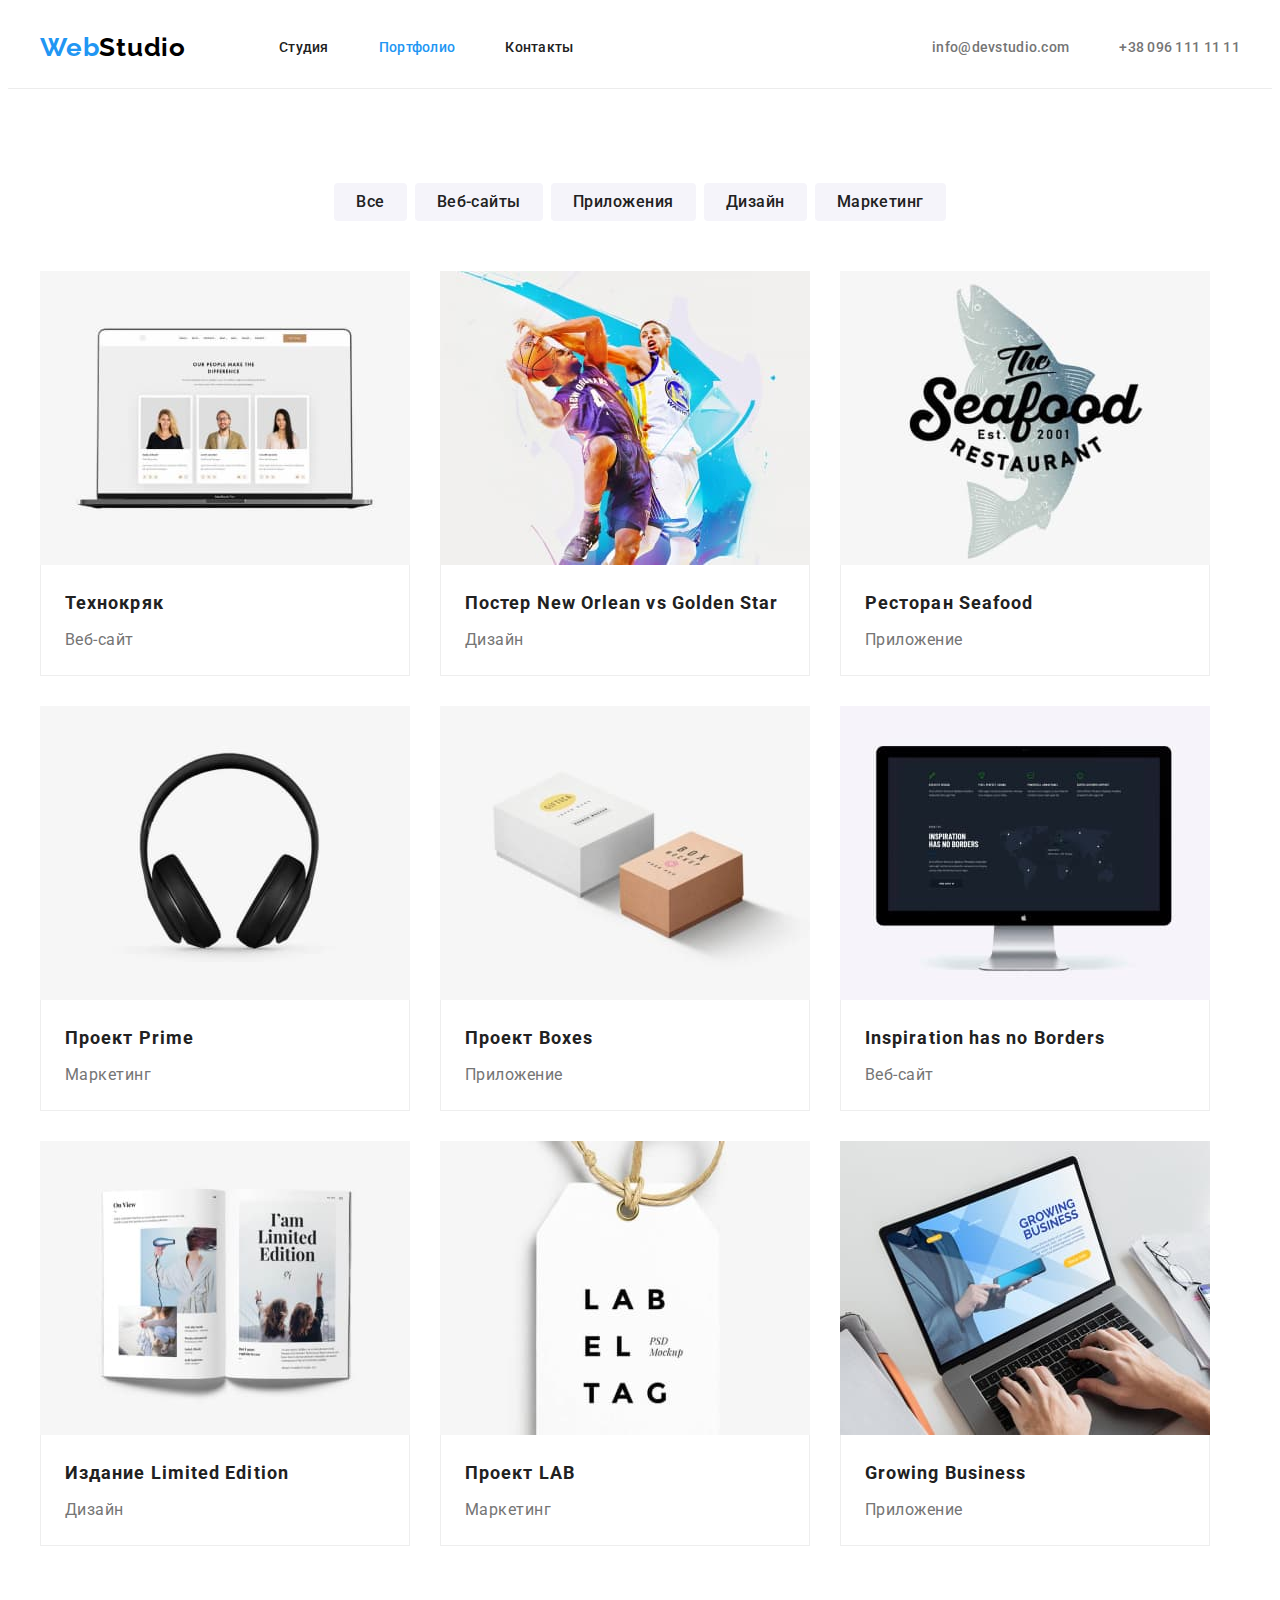
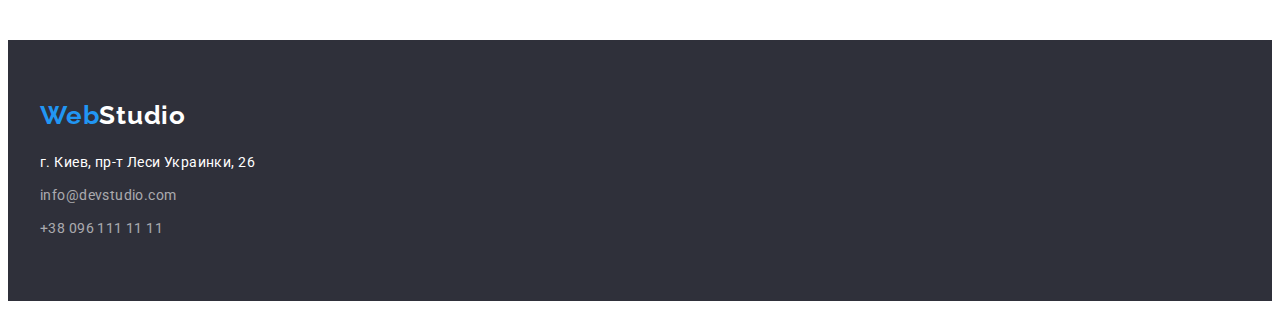
==== portfolio.html @ 3a946d45 "v1" ====
<!DOCTYPE html>
<html lang="ru">
  <head>
    <meta charset="UTF-8" />
    <meta http-equiv="X-UA-Compatible" content="IE=edge" />
    <meta name="viewport" content="width=device-width, initial-scale=1.0" />
    <title>Портфолио</title>
    <!--Projeck fonts-->
    <link rel="preconnect" href="https://fonts.googleapis.com" />
    <link rel="preconnect" href="https://fonts.gstatic.com" crossorigin />
    <link
      href="https://fonts.googleapis.com/css2?family=Raleway:wght@700&family=Roboto:wght@400;500;700;900&display=swap"
      rel="stylesheet"
    />

  <!--Normalize-->
  <link rel="stylesheet" href="https://cdnjs.cloudflare.com/ajax/libs/modern-normalize/1.1.0/modern-normalize.min.css"
    integrity="sha512-wpPYUAdjBVSE4KJnH1VR1HeZfpl1ub8YT/NKx4PuQ5NmX2tKuGu6U/JRp5y+Y8XG2tV+wKQpNHVUX03MfMFn9Q=="
    crossorigin="anonymous" referrerpolicy="no-referrer" />
 
    <!--Castom styles-->
    <link rel="stylesheet" href="./css/styles.css" />



    <title>Портфолио</title>
  </head>
  <body>
    <!--Шапка-->
        <header>
          <div class="container header-container">
        
            <a class="link logo" href="./index.html">Web<span class="logo-black">Studio</span>
            </a>
            <!--Навигация-->
            <nav>
              <ul class="list nav">
                <li class="nav-item">
                  <a class="link navigation-link" href="./index.html">Студия</a>
                </li>
                <li class="nav-item">
                  <a class="link navigation-activ" href="./portfolio.html">Портфолио</a>
                </li>
                <li class="nav-item">
                  <a class="link navigation-link" href="#">Контакты</a>
                </li>
              </ul>
            </nav>
        
        
            <!--Контакты-->
            <ul class="list contakts">
              <li class="contakts-item">
                <a class="link contakts-link" href="mailto:info@devstudio.com">info@devstudio.com</a>
              </li>
              <licontakts-item>
                <a class="link contakts-link" href="tel:+380961111111">+38 096 111 11 11</a>
                </li>
            </ul>
          </div>
        </header>
    <!--Контент-->
    <main>
      <section class="portfolio">
        <!--Фильтри-->
        <div class="container">
          <ul class="list filter-list">
            <li class="filter-item">
              <button class="filter-btn" type="button">Все</button>
            </li>
            <li class="filter-item"
            ><button class="filter-btn" type="button">Веб-сайты</button>
          </li>
            <li class="filter-item">
              <button class="filter-btn" type="button">Приложения</button>
            </li>
            <li class="filter-item">
              <button class="filter-btn" type="button">Дизайн</button>
            </li>
            <li class="filter-item">
              <button class="filter-btn" type="button">Маркетинг</button>
            </li>
          </ul>
          <!--Страници-->
          <ul class="list page-list">
            <li class="page-item">
              <img src="./images/portfolio/technokryak.jpg" alt="" width="370" />
              <div class="page-name">
                <h3 class="page">Технокряк</h3>
                <p class="filter-page">Веб-сайт</p>
              </div>
              
            </li>
            <li class="page-item">
              <img src="./images/portfolio/basketball.jpg" alt="" width="370" />
              <div class="page-name">
                <h3 class="page">Постер <span lang="en">New Orlean vs Golden Star</span></h3>
                <p class="filter-page">Дизайн</p>
              </div>
              
            </li>
            <li class="page-item">
              <img src="./images/portfolio/seafod.jpg" alt="" width="370" />
              <div class="page-name">
                <h3 class="page">Ресторан <span lang="en">Seafood</span></h3>
                <p class="filter-page">Приложение</p>
              </div>
              
            </li>
            <li class="page-item">
              <img src="./images/portfolio/project_priime.jpg" alt="" width="370" />
              <div class="page-name">
                <h3 class="page">Проект <span lang="en">Prime</span></h3>
                <p class="filter-page">Маркетинг</p>
              </div>
              
            </li>
            <li class="page-item">
              <img src="./images/portfolio/project_boxes.jpg" alt="" width="370" />
              <div class="page-name">
                <h3 class="page">Проект <span lang="en">Boxes</span></h3>
                <p class="filter-page">Приложение</p>
              </div>
              
            </li>
            <li class="page-item">
              <img src="./images/portfolio/inspiration.jpg" alt="" width="370" />
              <div class="page-name">
                <h3 class="page" lang="en">Inspiration has no Borders</h3>
                <p class="filter-page">Веб-сайт</p>
              </div>
              
            </li>
            <li class="page-item">
              <img src="./images/portfolio/limited_edition.jpg" alt="" width="370" />
              <div class="page-name">
                <h3 class="page">Издание <span lang="en">Limited Edition</span></h3>
                <p class="filter-page">Дизайн</p>
              </div>
              
            </li>
            <li class="page-item">
              <img src="./images/portfolio/lab_el_tag.jpg" alt="" width="370" />
              <div class="page-name">
                <h3 class="page">Проект <span lang="en">LAB</span></h3>
                <p class="filter-page">Маркетинг</p>
              </div>
              
            </li>
            <li class="page-item">
              <img src="./images/portfolio/growing_business.jpg" alt="" width="370" />
              <div class="page-name">
                <h3 class="page" lang="en">Growing Business</h3>
                <p class="filter-page">Приложение</p>
              </div>
              
            </li>
          </ul>
        </div> 
      </section>
    </main>
    <!--Подвал-->
      <footer class="footer">
        <div class="container footer-cont">
          <a class="link logo-footer" href="./index.html">Web<span class="logo-white">Studio</span>
          </a>
          <address class="address">
            <p class="location">г. Киев, пр-т Леси Украинки, 26</p>
            <ul class="list">
              <li class="address-item">
                <a class="link email" href="mailto:info@devstudio.com">info@devstudio.com</a>
              </li>
              <li class="address-item">
                <a class="link phone" href="tel:+380961111111">+38 096 111 11 11</a>
              </li>
            </ul>
          </address>
        </div>
      </footer>
  </body>
</html>
---- css/styles.css ----
:root {
  --main-font: "Roboto", sans-serif;
  --secondary-font: "Raleway", sans-serif;

  /* text colors */
  --text-cl: #212121;
  --accent-cl: #2196f3;
  --main-txt-cl: #757575;
  --secondary-txt-cl: #ffffff;

  /* bacground colors */
  --header-bg-cl: #ffffff;
  --main-bg-cl: #e5e5e5;
  --secondary-bg-cl: #f7f7f7;
  --dark-bg-cl: #2f303a;
  --btn-bg-cl: #2196f3;
  --btn-bg-accent: #188ce8;
}

body {
  font-family: var(--main-font);
  font-size: 14px;
  line-height: 1.86;
  letter-spacing: 0.02em;
  color: var(--main-txt-cl);
}

h1,
h2,
h3,
h4,
h5,
h6,
p {
  margin: 0;
}

img {
  display: block;
}

.container {
  width: 1200px;
  padding-left: 15px;
  padding-right: 15px;
  margin-left: auto;
  margin-right: auto;
}

.link:hover,
.link:focus {
  color: var(--accent-cl);
}

.link {
  text-decoration: none;
  color: currentColor;
}

.list {
  padding: 0;
  margin: 0;

  list-style: none;
}

/*Шапка*/

header {
  background-color: var(--header-bg-cl);
  border-bottom: 1px solid #ececec;
}

.header-container {
  display: flex;
  align-items: center;
}

/*Логотип*/
.logo {
  margin-right: 93px;
  padding-top: 24px;
  padding-bottom: 25px;

  font-family: "Raleway";
  font-weight: 700;
  font-size: 26px;
  line-height: 1.19;
  letter-spacing: 0.03em;
  color: #2196f3;
}

.logo-black {
  color: #000000;
}

/*Навигация*/

.nav {
  display: flex;
  align-items: center;
}

.nav-item {
  margin-right: 50px;
}

.nav-item:last-child {
  margin-right: 0;
}

.contakts-link,
.navigation-link {
  display: block;
  padding-top: 32px;
  padding-bottom: 32px;

  font-weight: 500;
  line-height: 1.14;
  color: var(--text-cl);
}

.navigation-activ {
  display: block;
  padding-top: 32px;
  padding-bottom: 32px;

  font-weight: 500;
  line-height: 1.14;
  color: var(--accent-cl);
}

/*Контакты*/

.contakts {
  display: flex;
  margin-left: auto;
}

.contakts-item {
  margin-right: 50px;
}

.contakts-item:last-child {
  margin-right: 0;
}

.contakts-link {
  font-weight: 500;
  line-height: 1.14;
  color: var(--main-txt-cl);
}

.contakts-link:hover {
  color: var(--accent-cl);
}

/*Герой*/

.hero {
  padding-top: 200px;
  padding-bottom: 200px;
  background-color: var(--dark-bg-cl);
  text-align: center;
}

.hero-title {
  width: 696px;
  margin-bottom: 30px;
  margin-right: auto;
  margin-left: auto;

  font-weight: 900;
  font-size: 44px;
  line-height: 1.36;
  text-align: center;
  letter-spacing: 0.06em;
  text-transform: uppercase;
  color: var(--secondary-txt-cl);
}

.btn {
  padding: 10px 32px;
  cursor: pointer;
  font-family: inherit;
  font-weight: 700;
  font-size: 16px;
  line-height: 1.88;
  letter-spacing: 0.06em;
  color: var(--secondary-txt-cl);
  background: var(--btn-bg-cl);
  box-shadow: 0px 4px 4px rgba(0, 0, 0, 0.15);
  border-radius: 4px;
}

.btn:hover,
.btn:focus {
  background: var(--btn-bg-accent);
}

/*Преимущества*/

.benefits-section {
  padding-top: 94px;
  padding-bottom: 94px;
}

.benefits-section-title {
  display: none;
}

.benefits-list {
  display: flex;
}

.benefits-item {
  width: 270px;
  margin-right: 30px;
}

.benefits-item:last-child {
  margin-right: 0;
}

.section-title {
  text-align: center;
  margin-bottom: 50px;
  font-weight: 700;
  font-size: 36px;
  line-height: 1.17;
  letter-spacing: 0.03em;
  color: var(--text-cl);
}

.subtitle {
  margin-bottom: 10px;
  font-weight: 700;
  font-size: 14px;
  line-height: 1.14;
  letter-spacing: 0.03em;
  text-transform: uppercase;
  color: var(--text-cl);
}

.text {
  font-size: 14px;
  line-height: 1.71;
  letter-spacing: 0.03em;
  color: var(--main-txt-cl);
}

/*Деятельность*/

.work-section {
  padding-bottom: 94px;
}

.work-list {
  display: flex;
}

.work-item {
  margin-right: 30px;
}

.work-item:last-child {
  margin-right: 0;
}

/*Команда*/

.personal-section {
  padding-top: 94px;
  padding-bottom: 94px;
  background-color: #f5f4fa;
}

.personal-list {
  display: flex;
}

.personal-item {
  margin-right: 30px;
  background: #ffffff;
  box-shadow: 0px 1px 3px rgba(0, 0, 0, 0.12), 0px 1px 1px rgba(0, 0, 0, 0.14),
    0px 2px 1px rgba(0, 0, 0, 0.2);
  border-radius: 0px 0px 4px 4px;
}

.personal-item:last-child {
  margin-right: 0;
}

.avatar-name {
  padding-top: 32px;
  padding-bottom: 32px;
}

.avatar {
  margin-bottom: 10px;
  text-align: center;
  font-weight: 500;
  font-size: 16px;
  line-height: 1.19;
  letter-spacing: 0.03em;
  color: var(--text-cl);
}

.profession {
  text-align: center;
  font-size: 16px;
  line-height: 1.19;
  letter-spacing: 0.03em;
  color: var(--main-txt-cl);
}

/*Контент портфолио*/

/*Фильтра*/

.portfolio {
  padding-top: 94px;
  padding-bottom: 94px;
}
.filter-list {
  display: flex;
  align-items: center;
  justify-content: center;
  list-style: none;
  margin-bottom: 50px;
  padding: 0;
}

.filter-item {
  margin-right: 8px;
}

.filter-item:last-child {
  margin-right: 0;
}

.filter-btn {
  padding: 6px 22px;
  border: none;

  font-family: inherit;
  font-weight: 500;
  font-size: 16px;
  line-height: 1.62;
  text-align: center;
  letter-spacing: 0.03em;
  color: var(--text-cl);
  background: #f5f4fa;
  border-radius: 4px;
}

.filter-btn:hover,
.filter-btn:focus {
  font-family: inherit;
  font-weight: 500;
  font-size: 16px;
  line-height: 1.62;
  text-align: center;
  letter-spacing: 0.03em;
  color: var(--secondary-txt-cl);
  background: var(--btn-bg-cl);
  box-shadow: 0px 3px 1px rgba(0, 0, 0, 0.1), 0px 1px 2px rgba(0, 0, 0, 0.08),
    0px 2px 2px rgba(0, 0, 0, 0.12);
  border-radius: 4px;

  cursor: pointer;
}

/*Страницы*/

.page-list {
  display: flex;
  flex-wrap: wrap;
}

.page-item {
  width: 370px;
  margin-right: 30px;
}

.page-item:nth-child(-n + 6) {
  margin-bottom: 30px;
}

.page-item:nth-child(3n + 3) {
  margin-right: 0;
}

.page-name {
  padding: 20px 24px;
  border-right: 1px solid rgba(238, 238, 238, 1);
  border-bottom: 1px solid rgba(238, 238, 238, 1);
  border-left: 1px solid rgba(238, 238, 238, 1);
}

.page {
  margin-bottom: 4px;
  font-weight: 700;
  font-size: 18px;
  line-height: 2;
  letter-spacing: 0.06em;
  color: var(--text-cl);
}

.filter-page {
  font-size: 16px;
  line-height: 1.88;
  letter-spacing: 0.03em;
  color: var(--main-txt-cl);
}

/*Подвал*/

.footer {
  padding-top: 60px;
  padding-bottom: 60px;
  background-color: var(--dark-bg-cl);
}

.footer-cont {
}

.logo-footer {
  display: block;
  margin-bottom: 20px;
  font-family: "Raleway";
  font-weight: 700;
  font-size: 26px;
  line-height: 1.19;
  letter-spacing: 0.03em;
  color: #2196f3;
}

.logo-white {
  color: #ffffff;
}

.address {
  font-style: normal;
  line-height: 1.71;
  letter-spacing: 0.03em;
}

.location {
  margin-bottom: 9px;
  color: var(--secondary-txt-cl);
}

.address-item {
  margin-bottom: 9px;
}

.address-item:last-child {
  margin-bottom: 0;
}

.email,
.phone {
  color: rgba(255, 255, 255, 0.6);
}

.email:hover,
.phone:hover {
  color: var(--accent-cl);
}
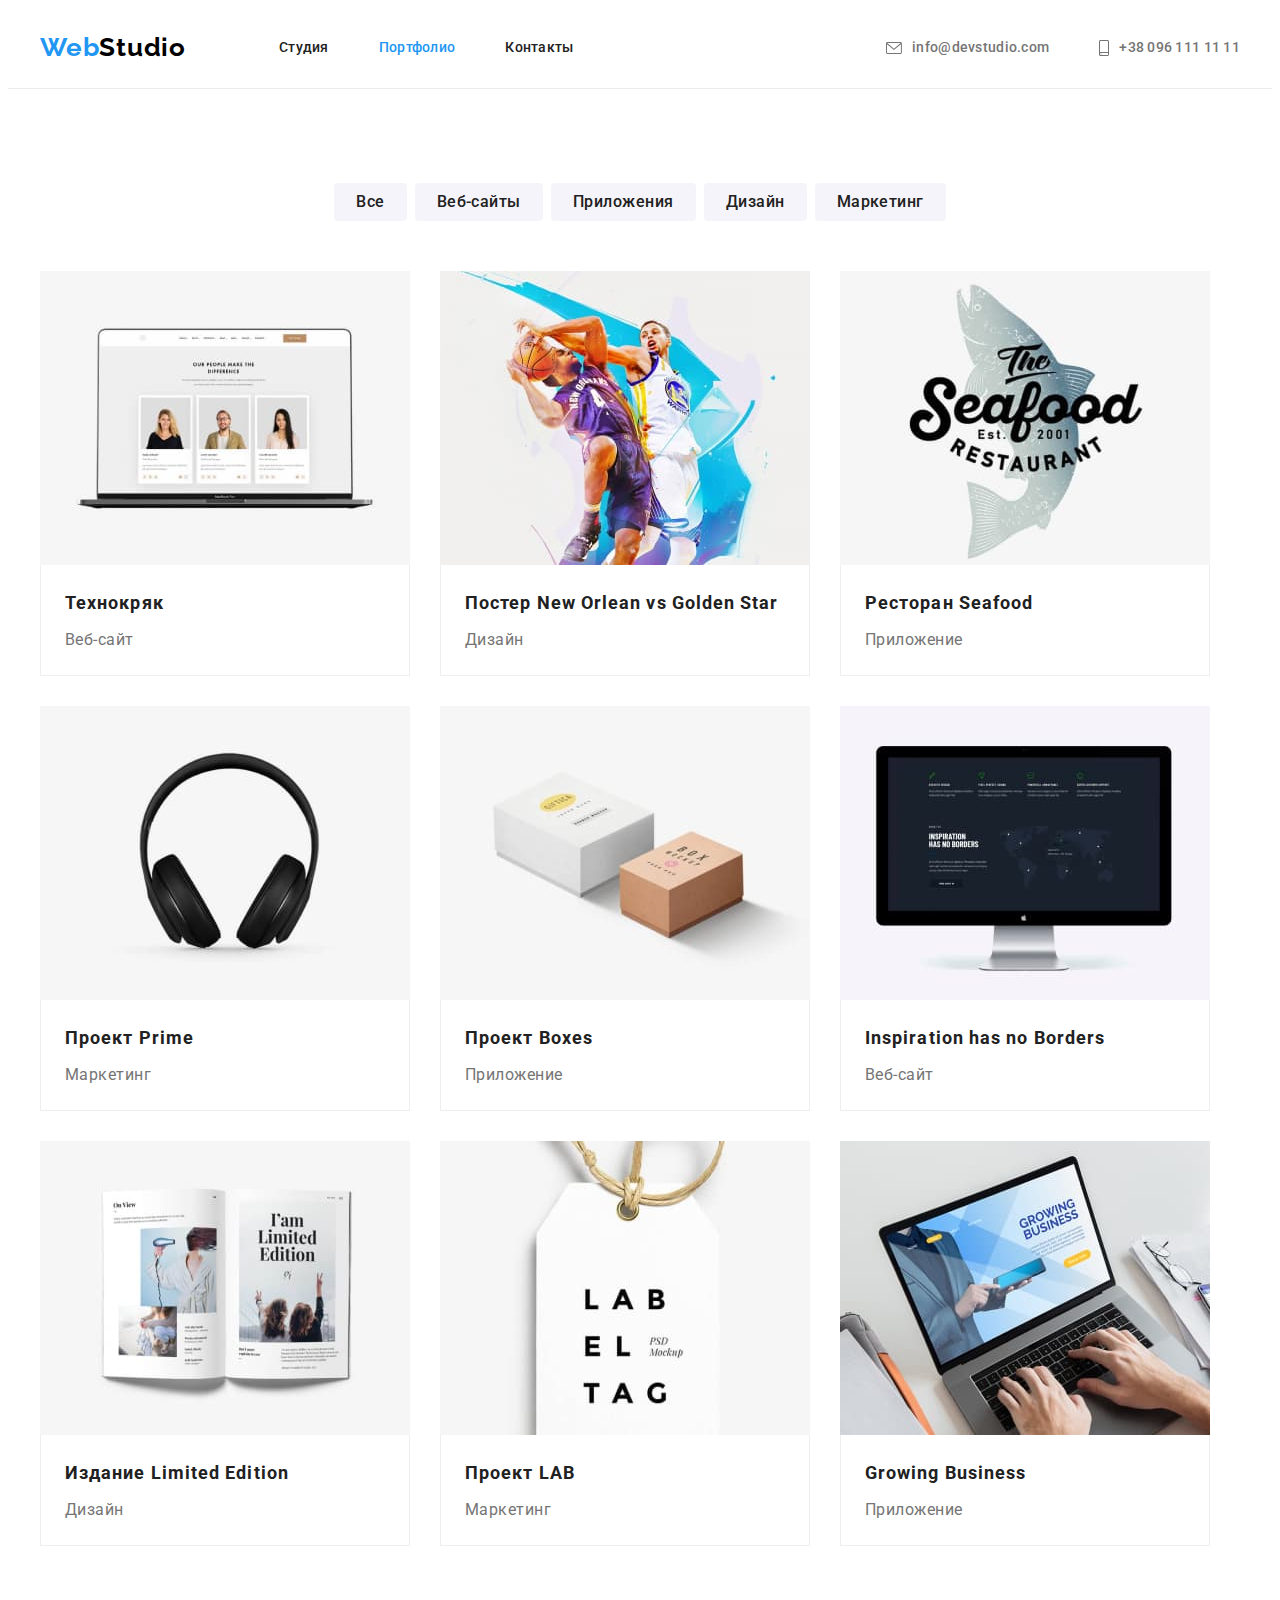
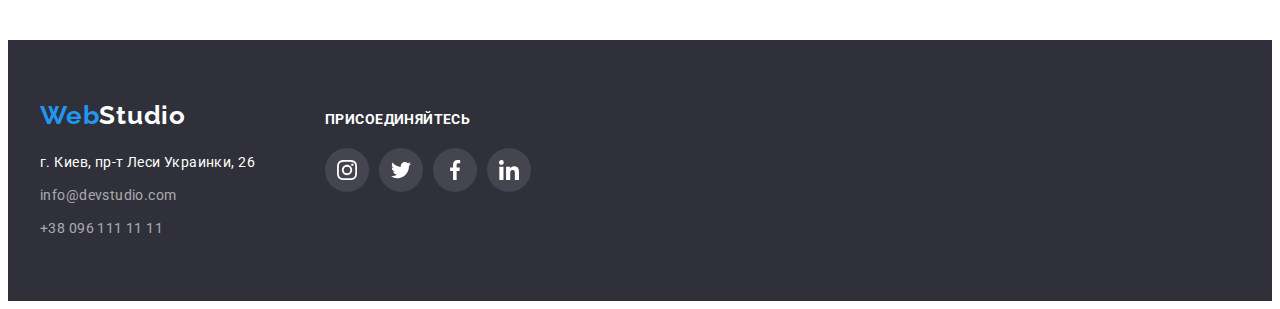
==== commit a5a12d98: "v8" ====
--- a/portfolio.html
+++ b/portfolio.html
@@ -13,52 +13,64 @@
       rel="stylesheet"
     />
 
-  <!--Normalize-->
-  <link rel="stylesheet" href="https://cdnjs.cloudflare.com/ajax/libs/modern-normalize/1.1.0/modern-normalize.min.css"
-    integrity="sha512-wpPYUAdjBVSE4KJnH1VR1HeZfpl1ub8YT/NKx4PuQ5NmX2tKuGu6U/JRp5y+Y8XG2tV+wKQpNHVUX03MfMFn9Q=="
-    crossorigin="anonymous" referrerpolicy="no-referrer" />
- 
+    <!--Normalize-->
+    <link
+      rel="stylesheet"
+      href="https://cdnjs.cloudflare.com/ajax/libs/modern-normalize/1.1.0/modern-normalize.min.css"
+      integrity="sha512-wpPYUAdjBVSE4KJnH1VR1HeZfpl1ub8YT/NKx4PuQ5NmX2tKuGu6U/JRp5y+Y8XG2tV+wKQpNHVUX03MfMFn9Q=="
+      crossorigin="anonymous"
+      referrerpolicy="no-referrer"
+    />
+
     <!--Castom styles-->
     <link rel="stylesheet" href="./css/styles.css" />
-
-
 
     <title>Портфолио</title>
   </head>
   <body>
     <!--Шапка-->
-        <header>
-          <div class="container header-container">
-        
-            <a class="link logo" href="./index.html">Web<span class="logo-black">Studio</span>
+    <header>
+      <div class="container header-container">
+        <a class="link logo" href="./index.html"
+          >Web<span class="logo-black">Studio</span>
+        </a>
+        <!--Навигация-->
+        <nav>
+          <ul class="list nav">
+            <li class="nav-item">
+              <a class="link navigation-link" href="./index.html">Студия</a>
+            </li>
+            <li class="nav-item">
+              <a class="link navigation-activ" href="./portfolio.html"
+                >Портфолио</a
+              >
+            </li>
+            <li class="nav-item">
+              <a class="link navigation-link" href="#">Контакты</a>
+            </li>
+          </ul>
+        </nav>
+
+        <!--Контакты-->
+        <ul class="list contakts">
+          <li class="contakts-item">
+            <a class="link contakts-link" href="mailto:info@devstudio.com">
+              <svg class="contakts-icon" width="16" heigth="12">
+                <use href="./images/sprite.svg#icon-envelope"></use>
+              </svg>
+              info@devstudio.com</a
+            >
+          </li>
+          <li class="contakts-item">
+            <a class="link contakts-link" href="tel:+380961111111">
+              <svg class="contakts-icon" width="10" heigth="16">
+                <use href="./images/sprite.svg#icon-smartphone"></use></svg
+              >+38 096 111 11 11
             </a>
-            <!--Навигация-->
-            <nav>
-              <ul class="list nav">
-                <li class="nav-item">
-                  <a class="link navigation-link" href="./index.html">Студия</a>
-                </li>
-                <li class="nav-item">
-                  <a class="link navigation-activ" href="./portfolio.html">Портфолио</a>
-                </li>
-                <li class="nav-item">
-                  <a class="link navigation-link" href="#">Контакты</a>
-                </li>
-              </ul>
-            </nav>
-        
-        
-            <!--Контакты-->
-            <ul class="list contakts">
-              <li class="contakts-item">
-                <a class="link contakts-link" href="mailto:info@devstudio.com">info@devstudio.com</a>
-              </li>
-              <licontakts-item>
-                <a class="link contakts-link" href="tel:+380961111111">+38 096 111 11 11</a>
-                </li>
-            </ul>
-          </div>
-        </header>
+          </li>
+        </ul>
+      </div>
+    </header>
     <!--Контент-->
     <main>
       <section class="portfolio">
@@ -68,9 +80,9 @@
             <li class="filter-item">
               <button class="filter-btn" type="button">Все</button>
             </li>
-            <li class="filter-item"
-            ><button class="filter-btn" type="button">Веб-сайты</button>
-          </li>
+            <li class="filter-item">
+              <button class="filter-btn" type="button">Веб-сайты</button>
+            </li>
             <li class="filter-item">
               <button class="filter-btn" type="button">Приложения</button>
             </li>
@@ -84,20 +96,24 @@
           <!--Страници-->
           <ul class="list page-list">
             <li class="page-item">
-              <img src="./images/portfolio/technokryak.jpg" alt="" width="370" />
+              <img
+                src="./images/portfolio/technokryak.jpg"
+                alt=""
+                width="370"
+              />
               <div class="page-name">
                 <h3 class="page">Технокряк</h3>
                 <p class="filter-page">Веб-сайт</p>
               </div>
-              
             </li>
             <li class="page-item">
               <img src="./images/portfolio/basketball.jpg" alt="" width="370" />
               <div class="page-name">
-                <h3 class="page">Постер <span lang="en">New Orlean vs Golden Star</span></h3>
+                <h3 class="page">
+                  Постер <span lang="en">New Orlean vs Golden Star</span>
+                </h3>
                 <p class="filter-page">Дизайн</p>
               </div>
-              
             </li>
             <li class="page-item">
               <img src="./images/portfolio/seafod.jpg" alt="" width="370" />
@@ -105,39 +121,52 @@
                 <h3 class="page">Ресторан <span lang="en">Seafood</span></h3>
                 <p class="filter-page">Приложение</p>
               </div>
-              
-            </li>
-            <li class="page-item">
-              <img src="./images/portfolio/project_priime.jpg" alt="" width="370" />
+            </li>
+            <li class="page-item">
+              <img
+                src="./images/portfolio/project_priime.jpg"
+                alt=""
+                width="370"
+              />
               <div class="page-name">
                 <h3 class="page">Проект <span lang="en">Prime</span></h3>
                 <p class="filter-page">Маркетинг</p>
               </div>
-              
-            </li>
-            <li class="page-item">
-              <img src="./images/portfolio/project_boxes.jpg" alt="" width="370" />
+            </li>
+            <li class="page-item">
+              <img
+                src="./images/portfolio/project_boxes.jpg"
+                alt=""
+                width="370"
+              />
               <div class="page-name">
                 <h3 class="page">Проект <span lang="en">Boxes</span></h3>
                 <p class="filter-page">Приложение</p>
               </div>
-              
-            </li>
-            <li class="page-item">
-              <img src="./images/portfolio/inspiration.jpg" alt="" width="370" />
+            </li>
+            <li class="page-item">
+              <img
+                src="./images/portfolio/inspiration.jpg"
+                alt=""
+                width="370"
+              />
               <div class="page-name">
                 <h3 class="page" lang="en">Inspiration has no Borders</h3>
                 <p class="filter-page">Веб-сайт</p>
               </div>
-              
-            </li>
-            <li class="page-item">
-              <img src="./images/portfolio/limited_edition.jpg" alt="" width="370" />
-              <div class="page-name">
-                <h3 class="page">Издание <span lang="en">Limited Edition</span></h3>
+            </li>
+            <li class="page-item">
+              <img
+                src="./images/portfolio/limited_edition.jpg"
+                alt=""
+                width="370"
+              />
+              <div class="page-name">
+                <h3 class="page">
+                  Издание <span lang="en">Limited Edition</span>
+                </h3>
                 <p class="filter-page">Дизайн</p>
               </div>
-              
             </li>
             <li class="page-item">
               <img src="./images/portfolio/lab_el_tag.jpg" alt="" width="370" />
@@ -145,37 +174,99 @@
                 <h3 class="page">Проект <span lang="en">LAB</span></h3>
                 <p class="filter-page">Маркетинг</p>
               </div>
-              
-            </li>
-            <li class="page-item">
-              <img src="./images/portfolio/growing_business.jpg" alt="" width="370" />
+            </li>
+            <li class="page-item">
+              <img
+                src="./images/portfolio/growing_business.jpg"
+                alt=""
+                width="370"
+              />
               <div class="page-name">
                 <h3 class="page" lang="en">Growing Business</h3>
                 <p class="filter-page">Приложение</p>
               </div>
-              
-            </li>
-          </ul>
-        </div> 
+            </li>
+          </ul>
+        </div>
       </section>
     </main>
     <!--Подвал-->
-      <footer class="footer">
-        <div class="container footer-cont">
-          <a class="link logo-footer" href="./index.html">Web<span class="logo-white">Studio</span>
+    <footer class="footer">
+      <div class="container foot-cont">
+        <div class="footer-cont">
+          <a class="link logo-footer" href="./index.html"
+            >Web<span class="logo-white">Studio</span>
           </a>
           <address class="address">
             <p class="location">г. Киев, пр-т Леси Украинки, 26</p>
             <ul class="list">
               <li class="address-item">
-                <a class="link email" href="mailto:info@devstudio.com">info@devstudio.com</a>
+                <a class="link email" href="mailto:info@devstudio.com"
+                  >info@devstudio.com</a
+                >
               </li>
               <li class="address-item">
-                <a class="link phone" href="tel:+380961111111">+38 096 111 11 11</a>
+                <a class="link phone" href="tel:+380961111111"
+                  >+38 096 111 11 11</a
+                >
               </li>
             </ul>
           </address>
         </div>
-      </footer>
+        <div class="connect">
+          <h3 class="connect-name">присоединяйтесь</h3>
+          <ul class="connect-list list">
+            <li class="connect-item">
+              <a
+                class="connect-link link"
+                href="target_blank"
+                rel="noopener noreferrer"
+                aria-label="иконка "
+              >
+                <svg class="connect-icon" width="20" height="20">
+                  <use href="./images/sprite.svg#icon-instagram"></use>
+                </svg>
+              </a>
+            </li>
+            <li class="connect-item">
+              <a
+                class="connect-link link"
+                href="target_blank"
+                rel="noopener noreferrer"
+                aria-label="иконка "
+              >
+                <svg class="connect-icon" width="20" height="20">
+                  <use href="./images/sprite.svg#icon-twitter"></use>
+                </svg>
+              </a>
+            </li>
+            <li class="connect-item">
+              <a
+                class="connect-link link"
+                href="target_blank"
+                rel="noopener noreferrer"
+                aria-label="иконка "
+              >
+                <svg class="connect-icon" width="20" height="20">
+                  <use href="./images/sprite.svg#icon-facebook"></use>
+                </svg>
+              </a>
+            </li>
+            <li class="connect-item">
+              <a
+                class="connect-link link"
+                href="target_blank"
+                rel="noopener noreferrer"
+                aria-label="иконка "
+              >
+                <svg class="connect-icon" width="20" height="20">
+                  <use href="./images/sprite.svg#icon-linkedin"></use>
+                </svg>
+              </a>
+            </li>
+          </ul>
+        </div>
+      </div>
+    </footer>
   </body>
 </html>
--- a/css/styles.css
+++ b/css/styles.css
@@ -111,7 +111,7 @@
 
 .contakts-link,
 .navigation-link {
-  display: block;
+  display: flex;
   padding-top: 32px;
   padding-bottom: 32px;
 
@@ -121,7 +121,7 @@
 }
 
 .navigation-activ {
-  display: block;
+  display: flex;
   padding-top: 32px;
   padding-bottom: 32px;
 
@@ -134,6 +134,8 @@
 
 .contakts {
   display: flex;
+  align-items: center;
+  justify-content: center;
   margin-left: auto;
 }
 
@@ -146,6 +148,8 @@
 }
 
 .contakts-link {
+  display: flex;
+  align-items: center;
   font-weight: 500;
   line-height: 1.14;
   color: var(--main-txt-cl);
@@ -155,13 +159,25 @@
   color: var(--accent-cl);
 }
 
+.contakts-icon {
+  height: 16px;
+  margin-right: 10px;
+  fill: currentColor;
+}
+
 /*Герой*/
 
 .hero {
+  max-width: 1600px;
+  margin-right: auto;
+  margin-left: auto;
   padding-top: 200px;
   padding-bottom: 200px;
+  text-align: center;
   background-color: var(--dark-bg-cl);
-  text-align: center;
+  background-image: url(../images/fon/fon.jpg);
+  background-repeat: no-repeat;
+  background-position: center;
 }
 
 .hero-title {
@@ -222,6 +238,19 @@
   margin-right: 0;
 }
 
+.icon-box {
+  display: flex;
+  align-items: center;
+  justify-content: center;
+  width: 270px;
+  height: 120px;
+  background: #f5f4fa;
+  border-radius: 4px;
+}
+
+.benefits-icon {
+}
+
 .section-title {
   text-align: center;
   margin-bottom: 50px;
@@ -293,7 +322,7 @@
 
 .avatar-name {
   padding-top: 32px;
-  padding-bottom: 32px;
+  padding-bottom: 16px;
 }
 
 .avatar {
@@ -312,6 +341,42 @@
   line-height: 1.19;
   letter-spacing: 0.03em;
   color: var(--main-txt-cl);
+}
+
+/*socials icons*/
+.socials {
+  display: flex;
+  justify-content: center;
+  align-items: center;
+  margin-bottom: 30px;
+}
+
+.socials-link {
+  display: flex;
+  justify-content: center;
+  align-items: center;
+  width: 44px;
+  height: 44px;
+  background-color: #ffffff;
+  border-radius: 50%;
+}
+
+.socials-link:hover .socials-icon,
+.socials-link:focus .socials-icon {
+  fill: #ffffff;
+}
+
+.socials-link:hover,
+.socials-link:focus {
+  background-color: #2196f3;
+}
+
+.socials-item:not(:last-child) {
+  margin-right: 10px;
+}
+
+.socials-icon {
+  fill: #afb1b8;
 }
 
 /*Контент портфолио*/
@@ -414,6 +479,48 @@
   color: var(--main-txt-cl);
 }
 
+/*Клиенты*/
+
+.clients-section {
+  padding-top: 94px;
+  padding-bottom: 116px;
+}
+
+.clients-list {
+  display: flex;
+  align-items: center;
+  justify-content: center;
+}
+
+.clients-item:not(:last-child) {
+  margin-right: auto;
+}
+
+.clients-link {
+  display: flex;
+  align-items: center;
+  justify-content: center;
+  width: 170px;
+  height: 92px;
+
+  border: 1px solid #afb1b8;
+  border-radius: 4px;
+}
+
+.clients-icon {
+  fill: #afb1b8;
+}
+
+.clients-link:hover,
+.clients-link:focus {
+  border-color: #2196f3;
+}
+
+.clients-link:focus .clients-icon,
+.clients-link:hover .clients-icon {
+  fill: #2196f3;
+}
+
 /*Подвал*/
 
 .footer {
@@ -422,7 +529,12 @@
   background-color: var(--dark-bg-cl);
 }
 
+.foot-cont {
+  display: flex;
+}
+
 .footer-cont {
+  margin-right: 70px;
 }
 
 .logo-footer {
@@ -468,3 +580,52 @@
 .phone:hover {
   color: var(--accent-cl);
 }
+
+.connect {
+  padding-top: 12px;
+  display: block;
+}
+
+.connect-name {
+  margin-bottom: 20px;
+  font-weight: 700;
+  font-size: 14px;
+  line-height: 1.14;
+  letter-spacing: 0.03em;
+  text-transform: uppercase;
+  color: #ffffff;
+}
+
+/*socials icons*/
+.connect-list {
+  display: flex;
+  align-items: center;
+}
+
+.connect-link {
+  display: flex;
+  justify-content: center;
+  align-items: center;
+  width: 44px;
+  height: 44px;
+  background-color: rgba(255, 255, 255, 0.1);
+  border-radius: 50%;
+}
+
+.connect-link:hover .socials-icon,
+.connect-link:focus .socials-icon {
+  fill: #ffffff;
+}
+
+.connect-link:hover,
+.connect-link:focus {
+  background-color: #2196f3;
+}
+
+.connect-item:not(:last-child) {
+  margin-right: 10px;
+}
+
+.connect-icon {
+  fill: #ffffff;
+}
